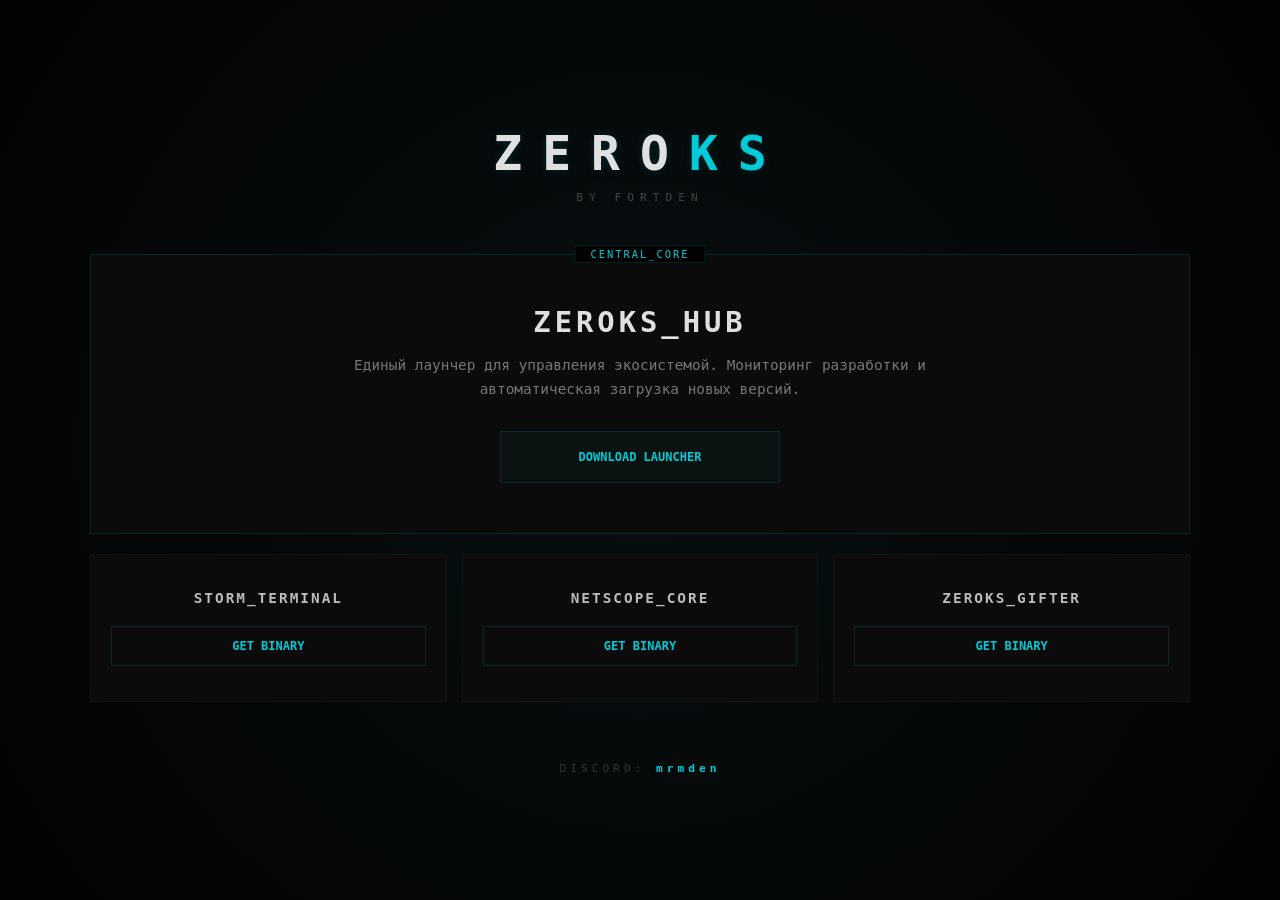
==== index.html @ 5c85bfc3 "index.html" ====
<!DOCTYPE html>
<html lang="ru">
<head>
    <meta charset="UTF-8">
    <meta name="viewport" content="width=device-width, initial-scale=1.0">
    <title>ZEROKS | Hub</title>
    <style>
        /* ПАЛИТРА - ГЛУБОКИЙ ТЕМНЫЙ */
        :root {
            --bg: #020202;
            --cyan: #00cbd6; 
            --cyan-dim: rgba(0, 203, 214, 0.15);
            --border: rgba(255, 255, 255, 0.03);
            --glass: rgba(12, 12, 12, 0.98);
            --text: #e0e0e0;
        }

        * { margin: 0; padding: 0; box-sizing: border-box; font-family: 'Consolas', monospace; }

        body {
            background-color: var(--bg);
            background-image: radial-gradient(circle at 50% 50%, #080f11 0%, #020202 100%);
            color: var(--text);
            min-height: 100vh;
            display: flex;
            justify-content: center;
            align-items: center;
            padding: 40px;
        }

        .wrapper {
            width: 100%;
            max-width: 1100px; /* Увеличено для ряда из 3-х колонок */
            text-align: center;
        }

        /* ЛОГОТИП */
        header { margin-bottom: 50px; }
        .logo {
            font-size: 3rem;
            font-weight: 900;
            letter-spacing: 20px;
            text-transform: uppercase;
            text-shadow: 0 0 10px var(--cyan-dim);
        }
        .logo span { color: var(--cyan); }
        .tag { font-size: 0.7rem; color: #444; letter-spacing: 6px; margin-top: 10px; }

        /* ГЛАВНЫЙ ЛАУНЧЕР */
        .hub-block {
            background: var(--glass);
            border: 1px solid var(--cyan-dim);
            padding: 50px;
            margin-bottom: 20px;
            position: relative;
        }

        .status {
            position: absolute;
            top: -10px;
            left: 50%;
            transform: translateX(-50%);
            border: 1px solid var(--cyan-dim);
            background: var(--bg);
            color: var(--cyan);
            padding: 2px 15px;
            font-size: 0.65rem;
            letter-spacing: 2px;
        }

        h2 { font-size: 1.8rem; margin-bottom: 15px; letter-spacing: 4px; }
        p { color: #777; font-size: 0.9rem; margin-bottom: 30px; line-height: 1.6; max-width: 600px; margin: 0 auto 30px; }

        /* СЕТКА ПРОГРАММ - ВСЕ В РЯД */
        .grid {
            display: grid;
            grid-template-columns: repeat(3, 1fr); /* Ровно 3 колонки */
            gap: 15px;
        }

        .card {
            background: var(--glass);
            border: 1px solid var(--border);
            padding: 35px 20px;
            transition: 0.3s ease;
        }

        .card:hover {
            border-color: var(--cyan-dim);
            background: rgba(255, 255, 255, 0.01);
            transform: translateY(-5px);
        }

        .card h3 { font-size: 0.9rem; margin-bottom: 20px; letter-spacing: 2px; color: #bbb; }

        /* КНОПКИ */
        .btn {
            text-decoration: none;
            color: var(--cyan);
            border: 1px solid var(--cyan-dim);
            padding: 12px;
            font-size: 0.75rem;
            font-weight: bold;
            text-transform: uppercase;
            transition: 0.2s;
            display: block;
            width: 100%;
        }

        .main-btn {
            display: inline-block;
            width: auto;
            min-width: 280px;
            padding: 18px 40px;
            background: rgba(0, 203, 214, 0.03);
        }

        .btn:hover {
            background: var(--cyan);
            color: #000;
            box-shadow: 0 0 15px var(--cyan-dim);
        }

        /* КОНТАКТЫ */
        .contact {
            margin-top: 60px;
            font-size: 0.7rem;
            color: #333;
            letter-spacing: 4px;
        }
        .contact span { color: var(--cyan); font-weight: bold; }

        /* АДАПТИВНОСТЬ ДЛЯ МОБИЛОК */
        @media (max-width: 900px) {
            .grid { grid-template-columns: 1fr; } /* На телефонах всё же в столбик для удобства */
            .logo { font-size: 2rem; letter-spacing: 10px; }
        }
    </style>
</head>
<body>

    <div class="wrapper">
        <header>
            <div class="logo">ZERO<span>KS</span></div>
            <div class="tag">BY FORTDEN</div>
        </header>

        <section class="hub-block">
            <div class="status">CENTRAL_CORE</div>
            <h2>ZEROKS_HUB</h2>
            <p>Единый лаунчер для управления экосистемой. Мониторинг разработки и автоматическая загрузка новых версий.</p>
            <a href="https://download1335.mediafire.com/vz331sa9olyg6QO9eDbKYldnPW0JFV_KXZjaxLzgdXvUAo-YkVkvUbTgGy_WSO2ytENurF9woYIVNPMXzF_YMZ2LgyDw0FqZMOm1u1kB3Zv5SpnQar68BYJedBy4dyFO4cDZmdEKqX6zmRDq_AG4HDdj_DZe2GME4v9aIZHbpTN8HRI/b0u1azfx3343869/ZEROKS_HUB.exe" class="btn main-btn">DOWNLOAD LAUNCHER</a>
        </section>

        <div class="grid">
            <div class="card">
                <h3>STORM_TERMINAL</h3>
                <a href="https://download1592.mediafire.com/o5s43nv1j9dgTlFciV-D5jiRlcdyUKs22kblaPv0lnrBN0Wva2PrdPPr_n3OnYwvnmbNZ1omJESGyJHqnj9jPpD3zORXazT3qZyDHA__ErIv3756beul7RAgYy8m7MpJkBhzZWWw5moGAQ42wVT0U_F2G7ZWh1uOmvozzKUJczWuB1w/k5cdd4ct1cdiwn1/ZEROKS_STORM.exe" class="btn">GET BINARY</a>
            </div>

            <div class="card">
                <h3>NETSCOPE_CORE</h3>
                <a href="https://download937.mediafire.com/fx4b2q4kybcg1lrJSuTAQebx5fvlU9SUYDpPY_XfZYhgi-jrtZVDG3wA3TR2JLX2Qbb3rpRTFMjA990ZGx3_nyqF7bFKn0e4v6H9fb2fCIjqguuu4_HfjBgBySMIe0WD4J0eJOJhFDHZBsliukh_ssTOYKsSd51WCKrM3TZoEd3v4H0/b1z01vjxvc94fdh/NetScope_ZEROKS.exe" class="btn">GET BINARY</a>
            </div>

            <div class="card">
                <h3>ZEROKS_GIFTER</h3>
                <a href="https://download1529.mediafire.com/6fh7bl9d08hgViarb0Ls8A1tqEGjltc5gOQBS2p7SvRHR9N0URhfQS5TvvKeIuM8g-YfDvyFiXD3HPSG62FUYyFZIm2SJ3XYXGwNWU72ne1Y5uXdy3Olj9StbS7AkbefgNk4yKuqY4G9w7aVnlZLScoFUN2FgZgabwr7ryrei46s3Q/qz1yn1kbsfycde7/Zeroks_gifter.exe" class="btn">GET BINARY</a>
            </div>
        </div>

        <div class="contact">
            DISCORD: <span>mrmden</span>
        </div>
    </div>

</body>
</html>
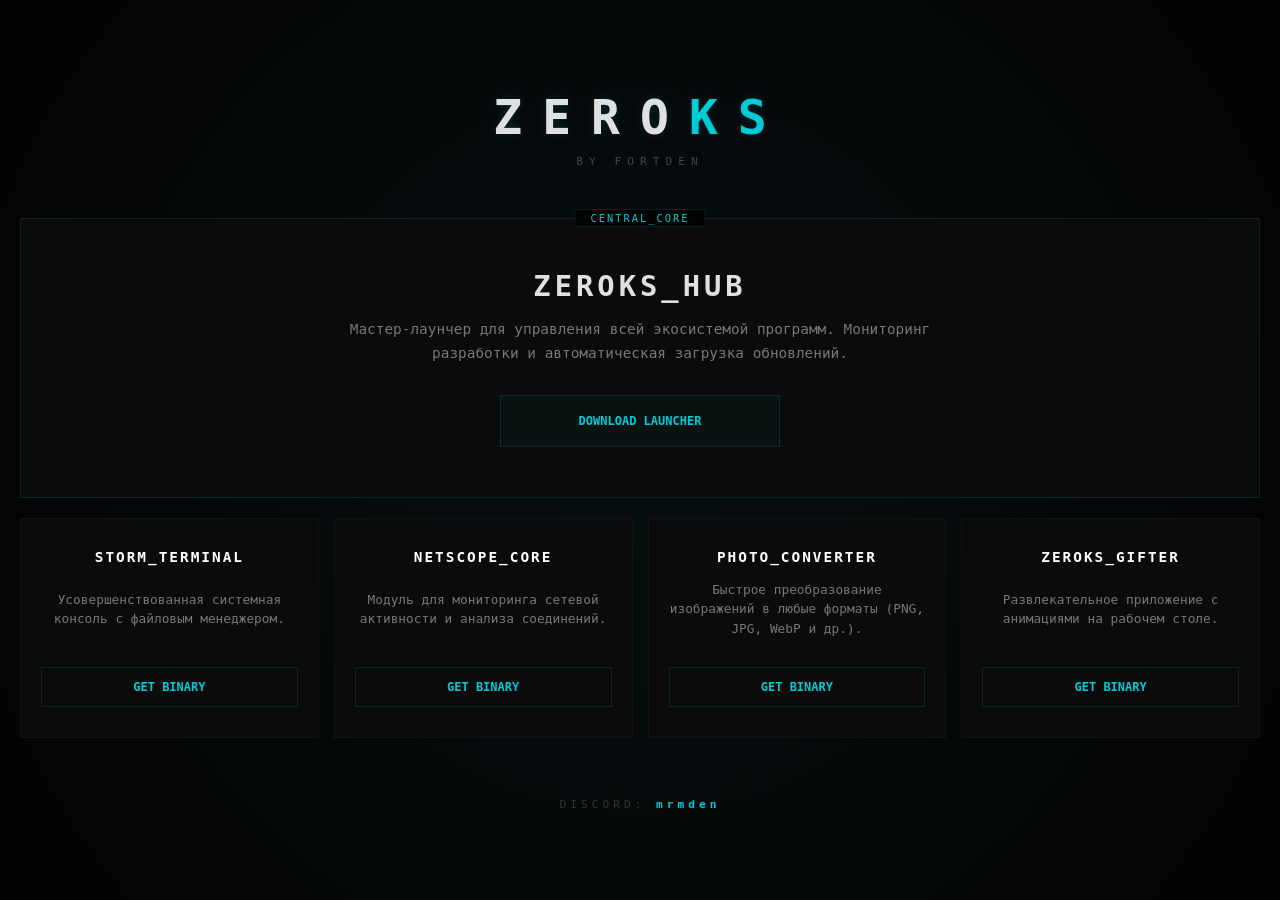
==== commit 340ec765: "index.html" ====
--- a/index.html
+++ b/index.html
@@ -5,7 +5,6 @@
     <meta name="viewport" content="width=device-width, initial-scale=1.0">
     <title>ZEROKS | Hub</title>
     <style>
-        /* ПАЛИТРА - ГЛУБОКИЙ ТЕМНЫЙ */
         :root {
             --bg: #020202;
             --cyan: #00cbd6; 
@@ -13,6 +12,7 @@
             --border: rgba(255, 255, 255, 0.03);
             --glass: rgba(12, 12, 12, 0.98);
             --text: #e0e0e0;
+            --text-dim: #777;
         }
 
         * { margin: 0; padding: 0; box-sizing: border-box; font-family: 'Consolas', monospace; }
@@ -25,16 +25,15 @@
             display: flex;
             justify-content: center;
             align-items: center;
-            padding: 40px;
+            padding: 40px 20px;
         }
 
         .wrapper {
             width: 100%;
-            max-width: 1100px; /* Увеличено для ряда из 3-х колонок */
+            max-width: 1300px;
             text-align: center;
         }
 
-        /* ЛОГОТИП */
         header { margin-bottom: 50px; }
         .logo {
             font-size: 3rem;
@@ -50,7 +49,7 @@
         .hub-block {
             background: var(--glass);
             border: 1px solid var(--cyan-dim);
-            padding: 50px;
+            padding: 50px 30px;
             margin-bottom: 20px;
             position: relative;
         }
@@ -69,20 +68,24 @@
         }
 
         h2 { font-size: 1.8rem; margin-bottom: 15px; letter-spacing: 4px; }
-        p { color: #777; font-size: 0.9rem; margin-bottom: 30px; line-height: 1.6; max-width: 600px; margin: 0 auto 30px; }
+        .hub-p { color: var(--text-dim); font-size: 0.9rem; margin-bottom: 30px; line-height: 1.6; max-width: 600px; margin: 0 auto 30px; }
 
-        /* СЕТКА ПРОГРАММ - ВСЕ В РЯД */
+        /* СЕТКА ПРОГРАММ - 4 В РЯД */
         .grid {
             display: grid;
-            grid-template-columns: repeat(3, 1fr); /* Ровно 3 колонки */
+            grid-template-columns: repeat(auto-fit, minmax(260px, 1fr));
             gap: 15px;
         }
 
         .card {
             background: var(--glass);
             border: 1px solid var(--border);
-            padding: 35px 20px;
+            padding: 30px 20px;
             transition: 0.3s ease;
+            display: flex;
+            flex-direction: column;
+            justify-content: space-between;
+            min-height: 220px;
         }
 
         .card:hover {
@@ -91,7 +94,8 @@
             transform: translateY(-5px);
         }
 
-        .card h3 { font-size: 0.9rem; margin-bottom: 20px; letter-spacing: 2px; color: #bbb; }
+        .card h3 { font-size: 0.9rem; margin-bottom: 12px; letter-spacing: 2px; color: #fff; }
+        .card p { font-size: 0.8rem; color: var(--text-dim); line-height: 1.5; margin-bottom: 25px; }
 
         /* КНОПКИ */
         .btn {
@@ -105,6 +109,7 @@
             transition: 0.2s;
             display: block;
             width: 100%;
+            text-align: center;
         }
 
         .main-btn {
@@ -130,10 +135,9 @@
         }
         .contact span { color: var(--cyan); font-weight: bold; }
 
-        /* АДАПТИВНОСТЬ ДЛЯ МОБИЛОК */
-        @media (max-width: 900px) {
-            .grid { grid-template-columns: 1fr; } /* На телефонах всё же в столбик для удобства */
+        @media (max-width: 800px) {
             .logo { font-size: 2rem; letter-spacing: 10px; }
+            .grid { grid-template-columns: 1fr; }
         }
     </style>
 </head>
@@ -148,23 +152,32 @@
         <section class="hub-block">
             <div class="status">CENTRAL_CORE</div>
             <h2>ZEROKS_HUB</h2>
-            <p>Единый лаунчер для управления экосистемой. Мониторинг разработки и автоматическая загрузка новых версий.</p>
+            <p class="hub-p">Мастер-лаунчер для управления всей экосистемой программ. Мониторинг разработки и автоматическая загрузка обновлений.</p>
             <a href="https://download1335.mediafire.com/vz331sa9olyg6QO9eDbKYldnPW0JFV_KXZjaxLzgdXvUAo-YkVkvUbTgGy_WSO2ytENurF9woYIVNPMXzF_YMZ2LgyDw0FqZMOm1u1kB3Zv5SpnQar68BYJedBy4dyFO4cDZmdEKqX6zmRDq_AG4HDdj_DZe2GME4v9aIZHbpTN8HRI/b0u1azfx3343869/ZEROKS_HUB.exe" class="btn main-btn">DOWNLOAD LAUNCHER</a>
         </section>
 
         <div class="grid">
             <div class="card">
                 <h3>STORM_TERMINAL</h3>
+                <p>Усовершенствованная системная консоль с файловым менеджером.</p>
                 <a href="https://download1592.mediafire.com/o5s43nv1j9dgTlFciV-D5jiRlcdyUKs22kblaPv0lnrBN0Wva2PrdPPr_n3OnYwvnmbNZ1omJESGyJHqnj9jPpD3zORXazT3qZyDHA__ErIv3756beul7RAgYy8m7MpJkBhzZWWw5moGAQ42wVT0U_F2G7ZWh1uOmvozzKUJczWuB1w/k5cdd4ct1cdiwn1/ZEROKS_STORM.exe" class="btn">GET BINARY</a>
             </div>
 
             <div class="card">
                 <h3>NETSCOPE_CORE</h3>
+                <p>Модуль для мониторинга сетевой активности и анализа соединений.</p>
                 <a href="https://download937.mediafire.com/fx4b2q4kybcg1lrJSuTAQebx5fvlU9SUYDpPY_XfZYhgi-jrtZVDG3wA3TR2JLX2Qbb3rpRTFMjA990ZGx3_nyqF7bFKn0e4v6H9fb2fCIjqguuu4_HfjBgBySMIe0WD4J0eJOJhFDHZBsliukh_ssTOYKsSd51WCKrM3TZoEd3v4H0/b1z01vjxvc94fdh/NetScope_ZEROKS.exe" class="btn">GET BINARY</a>
             </div>
 
             <div class="card">
+                <h3>PHOTO_CONVERTER</h3>
+                <p>Быстрое преобразование изображений в любые форматы (PNG, JPG, WebP и др.).</p>
+                <a href="https://www.mediafire.com/file/9edc8j1t1c9vtue/converter.exe/file" class="btn">GET BINARY</a>
+            </div>
+
+            <div class="card">
                 <h3>ZEROKS_GIFTER</h3>
+                <p>Развлекательное приложение с анимациями на рабочем столе.</p>
                 <a href="https://download1529.mediafire.com/6fh7bl9d08hgViarb0Ls8A1tqEGjltc5gOQBS2p7SvRHR9N0URhfQS5TvvKeIuM8g-YfDvyFiXD3HPSG62FUYyFZIm2SJ3XYXGwNWU72ne1Y5uXdy3Olj9StbS7AkbefgNk4yKuqY4G9w7aVnlZLScoFUN2FgZgabwr7ryrei46s3Q/qz1yn1kbsfycde7/Zeroks_gifter.exe" class="btn">GET BINARY</a>
             </div>
         </div>
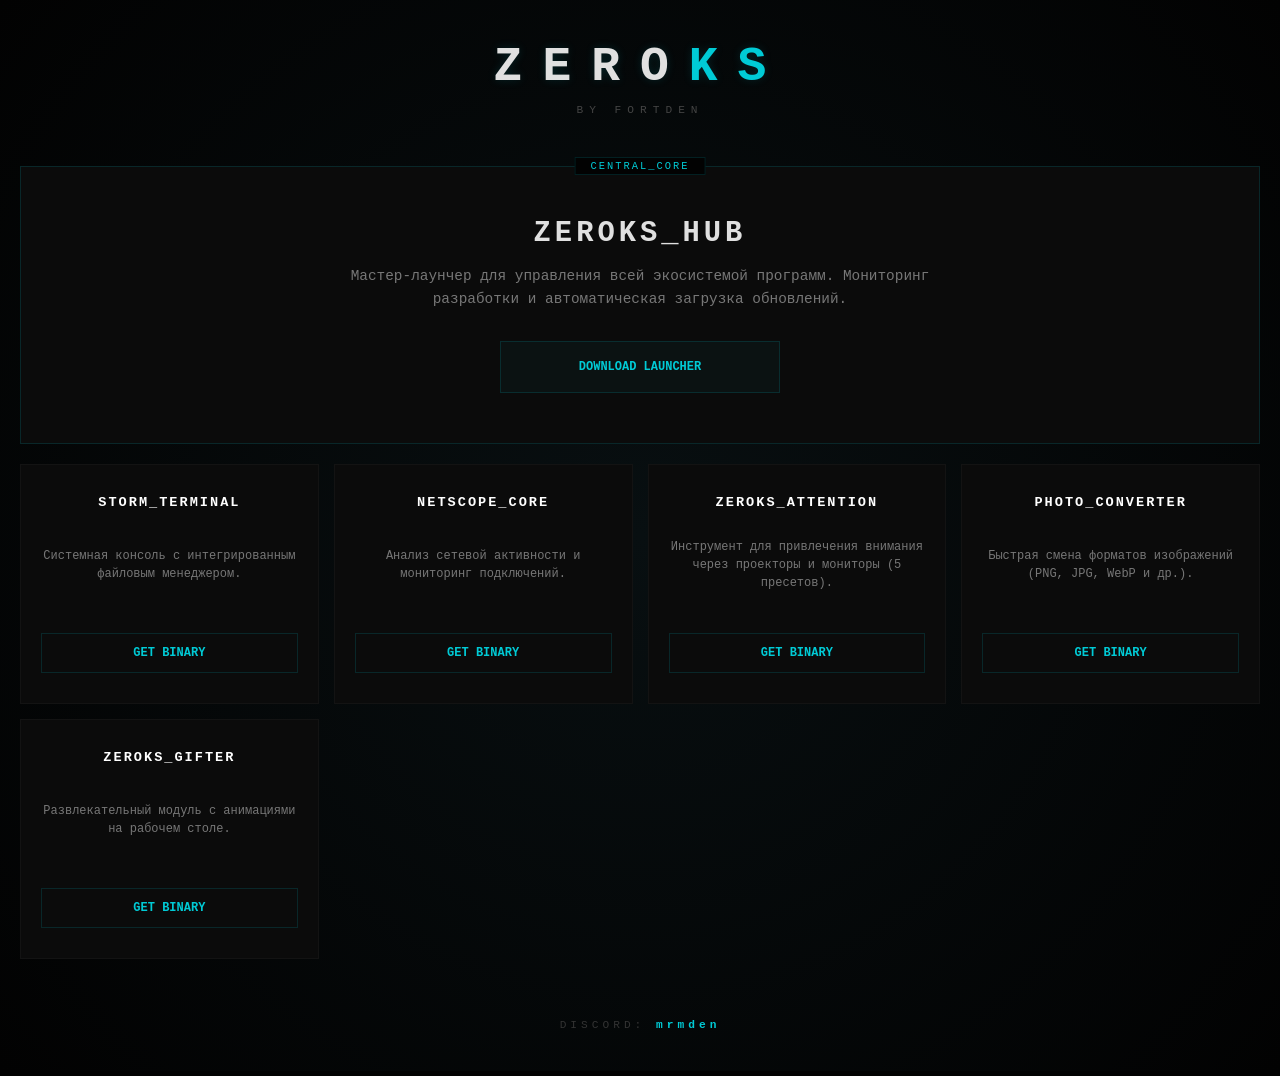
==== commit feb8ed19: "index.html" ====
--- a/index.html
+++ b/index.html
@@ -30,7 +30,7 @@
 
         .wrapper {
             width: 100%;
-            max-width: 1300px;
+            max-width: 1400px;
             text-align: center;
         }
 
@@ -45,7 +45,6 @@
         .logo span { color: var(--cyan); }
         .tag { font-size: 0.7rem; color: #444; letter-spacing: 6px; margin-top: 10px; }
 
-        /* ГЛАВНЫЙ ЛАУНЧЕР */
         .hub-block {
             background: var(--glass);
             border: 1px solid var(--cyan-dim);
@@ -70,10 +69,10 @@
         h2 { font-size: 1.8rem; margin-bottom: 15px; letter-spacing: 4px; }
         .hub-p { color: var(--text-dim); font-size: 0.9rem; margin-bottom: 30px; line-height: 1.6; max-width: 600px; margin: 0 auto 30px; }
 
-        /* СЕТКА ПРОГРАММ - 4 В РЯД */
+        /* ОБНОВЛЕННАЯ СЕТКА ДЛЯ 5 ЭЛЕМЕНТОВ */
         .grid {
             display: grid;
-            grid-template-columns: repeat(auto-fit, minmax(260px, 1fr));
+            grid-template-columns: repeat(auto-fit, minmax(240px, 1fr));
             gap: 15px;
         }
 
@@ -85,7 +84,7 @@
             display: flex;
             flex-direction: column;
             justify-content: space-between;
-            min-height: 220px;
+            min-height: 240px;
         }
 
         .card:hover {
@@ -94,10 +93,9 @@
             transform: translateY(-5px);
         }
 
-        .card h3 { font-size: 0.9rem; margin-bottom: 12px; letter-spacing: 2px; color: #fff; }
-        .card p { font-size: 0.8rem; color: var(--text-dim); line-height: 1.5; margin-bottom: 25px; }
+        .card h3 { font-size: 0.85rem; margin-bottom: 12px; letter-spacing: 2px; color: #fff; }
+        .card p { font-size: 0.75rem; color: var(--text-dim); line-height: 1.5; margin-bottom: 25px; }
 
-        /* КНОПКИ */
         .btn {
             text-decoration: none;
             color: var(--cyan);
@@ -126,7 +124,6 @@
             box-shadow: 0 0 15px var(--cyan-dim);
         }
 
-        /* КОНТАКТЫ */
         .contact {
             margin-top: 60px;
             font-size: 0.7rem;
@@ -135,9 +132,9 @@
         }
         .contact span { color: var(--cyan); font-weight: bold; }
 
-        @media (max-width: 800px) {
+        @media (max-width: 1000px) {
             .logo { font-size: 2rem; letter-spacing: 10px; }
-            .grid { grid-template-columns: 1fr; }
+            .grid { grid-template-columns: repeat(auto-fit, minmax(280px, 1fr)); }
         }
     </style>
 </head>
@@ -159,25 +156,31 @@
         <div class="grid">
             <div class="card">
                 <h3>STORM_TERMINAL</h3>
-                <p>Усовершенствованная системная консоль с файловым менеджером.</p>
+                <p>Системная консоль с интегрированным файловым менеджером.</p>
                 <a href="https://download1592.mediafire.com/o5s43nv1j9dgTlFciV-D5jiRlcdyUKs22kblaPv0lnrBN0Wva2PrdPPr_n3OnYwvnmbNZ1omJESGyJHqnj9jPpD3zORXazT3qZyDHA__ErIv3756beul7RAgYy8m7MpJkBhzZWWw5moGAQ42wVT0U_F2G7ZWh1uOmvozzKUJczWuB1w/k5cdd4ct1cdiwn1/ZEROKS_STORM.exe" class="btn">GET BINARY</a>
             </div>
 
             <div class="card">
                 <h3>NETSCOPE_CORE</h3>
-                <p>Модуль для мониторинга сетевой активности и анализа соединений.</p>
+                <p>Анализ сетевой активности и мониторинг подключений.</p>
                 <a href="https://download937.mediafire.com/fx4b2q4kybcg1lrJSuTAQebx5fvlU9SUYDpPY_XfZYhgi-jrtZVDG3wA3TR2JLX2Qbb3rpRTFMjA990ZGx3_nyqF7bFKn0e4v6H9fb2fCIjqguuu4_HfjBgBySMIe0WD4J0eJOJhFDHZBsliukh_ssTOYKsSd51WCKrM3TZoEd3v4H0/b1z01vjxvc94fdh/NetScope_ZEROKS.exe" class="btn">GET BINARY</a>
             </div>
 
             <div class="card">
+                <h3>ZEROKS_ATTENTION</h3>
+                <p>Инструмент для привлечения внимания через проекторы и мониторы (5 пресетов).</p>
+                <a href="https://www.mediafire.com/file/jz6xkpuoa49xsde/ZEROKS_ATTENTION.exe/file" class="btn">GET BINARY</a>
+            </div>
+
+            <div class="card">
                 <h3>PHOTO_CONVERTER</h3>
-                <p>Быстрое преобразование изображений в любые форматы (PNG, JPG, WebP и др.).</p>
+                <p>Быстрая смена форматов изображений (PNG, JPG, WebP и др.).</p>
                 <a href="https://www.mediafire.com/file/9edc8j1t1c9vtue/converter.exe/file" class="btn">GET BINARY</a>
             </div>
 
             <div class="card">
                 <h3>ZEROKS_GIFTER</h3>
-                <p>Развлекательное приложение с анимациями на рабочем столе.</p>
+                <p>Развлекательный модуль с анимациями на рабочем столе.</p>
                 <a href="https://download1529.mediafire.com/6fh7bl9d08hgViarb0Ls8A1tqEGjltc5gOQBS2p7SvRHR9N0URhfQS5TvvKeIuM8g-YfDvyFiXD3HPSG62FUYyFZIm2SJ3XYXGwNWU72ne1Y5uXdy3Olj9StbS7AkbefgNk4yKuqY4G9w7aVnlZLScoFUN2FgZgabwr7ryrei46s3Q/qz1yn1kbsfycde7/Zeroks_gifter.exe" class="btn">GET BINARY</a>
             </div>
         </div>
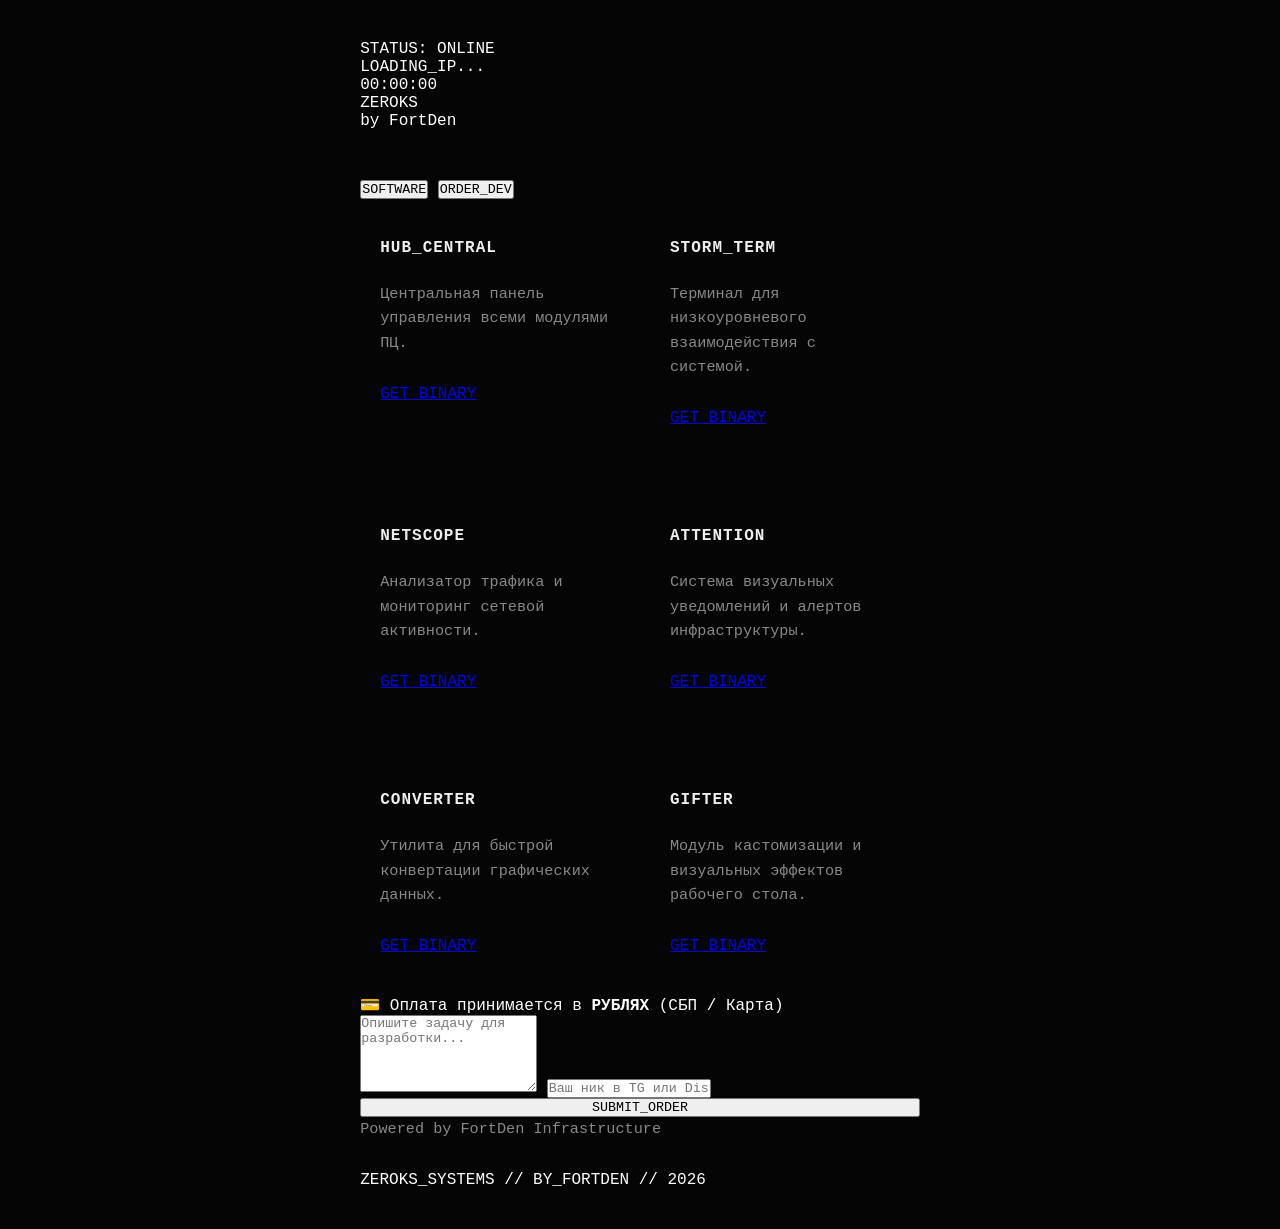
==== commit f3b7060b: "index.html" ====
--- a/index.html
+++ b/index.html
@@ -3,192 +3,83 @@
 <head>
     <meta charset="UTF-8">
     <meta name="viewport" content="width=device-width, initial-scale=1.0">
-    <title>ZEROKS | Hub</title>
-    <style>
-        :root {
-            --bg: #020202;
-            --cyan: #00cbd6; 
-            --cyan-dim: rgba(0, 203, 214, 0.15);
-            --border: rgba(255, 255, 255, 0.03);
-            --glass: rgba(12, 12, 12, 0.98);
-            --text: #e0e0e0;
-            --text-dim: #777;
-        }
-
-        * { margin: 0; padding: 0; box-sizing: border-box; font-family: 'Consolas', monospace; }
-
-        body {
-            background-color: var(--bg);
-            background-image: radial-gradient(circle at 50% 50%, #080f11 0%, #020202 100%);
-            color: var(--text);
-            min-height: 100vh;
-            display: flex;
-            justify-content: center;
-            align-items: center;
-            padding: 40px 20px;
-        }
-
-        .wrapper {
-            width: 100%;
-            max-width: 1400px;
-            text-align: center;
-        }
-
-        header { margin-bottom: 50px; }
-        .logo {
-            font-size: 3rem;
-            font-weight: 900;
-            letter-spacing: 20px;
-            text-transform: uppercase;
-            text-shadow: 0 0 10px var(--cyan-dim);
-        }
-        .logo span { color: var(--cyan); }
-        .tag { font-size: 0.7rem; color: #444; letter-spacing: 6px; margin-top: 10px; }
-
-        .hub-block {
-            background: var(--glass);
-            border: 1px solid var(--cyan-dim);
-            padding: 50px 30px;
-            margin-bottom: 20px;
-            position: relative;
-        }
-
-        .status {
-            position: absolute;
-            top: -10px;
-            left: 50%;
-            transform: translateX(-50%);
-            border: 1px solid var(--cyan-dim);
-            background: var(--bg);
-            color: var(--cyan);
-            padding: 2px 15px;
-            font-size: 0.65rem;
-            letter-spacing: 2px;
-        }
-
-        h2 { font-size: 1.8rem; margin-bottom: 15px; letter-spacing: 4px; }
-        .hub-p { color: var(--text-dim); font-size: 0.9rem; margin-bottom: 30px; line-height: 1.6; max-width: 600px; margin: 0 auto 30px; }
-
-        /* ОБНОВЛЕННАЯ СЕТКА ДЛЯ 5 ЭЛЕМЕНТОВ */
-        .grid {
-            display: grid;
-            grid-template-columns: repeat(auto-fit, minmax(240px, 1fr));
-            gap: 15px;
-        }
-
-        .card {
-            background: var(--glass);
-            border: 1px solid var(--border);
-            padding: 30px 20px;
-            transition: 0.3s ease;
-            display: flex;
-            flex-direction: column;
-            justify-content: space-between;
-            min-height: 240px;
-        }
-
-        .card:hover {
-            border-color: var(--cyan-dim);
-            background: rgba(255, 255, 255, 0.01);
-            transform: translateY(-5px);
-        }
-
-        .card h3 { font-size: 0.85rem; margin-bottom: 12px; letter-spacing: 2px; color: #fff; }
-        .card p { font-size: 0.75rem; color: var(--text-dim); line-height: 1.5; margin-bottom: 25px; }
-
-        .btn {
-            text-decoration: none;
-            color: var(--cyan);
-            border: 1px solid var(--cyan-dim);
-            padding: 12px;
-            font-size: 0.75rem;
-            font-weight: bold;
-            text-transform: uppercase;
-            transition: 0.2s;
-            display: block;
-            width: 100%;
-            text-align: center;
-        }
-
-        .main-btn {
-            display: inline-block;
-            width: auto;
-            min-width: 280px;
-            padding: 18px 40px;
-            background: rgba(0, 203, 214, 0.03);
-        }
-
-        .btn:hover {
-            background: var(--cyan);
-            color: #000;
-            box-shadow: 0 0 15px var(--cyan-dim);
-        }
-
-        .contact {
-            margin-top: 60px;
-            font-size: 0.7rem;
-            color: #333;
-            letter-spacing: 4px;
-        }
-        .contact span { color: var(--cyan); font-weight: bold; }
-
-        @media (max-width: 1000px) {
-            .logo { font-size: 2rem; letter-spacing: 10px; }
-            .grid { grid-template-columns: repeat(auto-fit, minmax(280px, 1fr)); }
-        }
-    </style>
+    <title>ZEROKS | Infrastructure by FortDen</title>
+    <link rel="stylesheet" href="style.css">
+    <link href="https://fonts.googleapis.com/css2?family=Orbitron:wght@400;700;900&family=JetBrains+Mono:wght@300;400&display=swap" rel="stylesheet">
 </head>
 <body>
 
-    <div class="wrapper">
-        <header>
-            <div class="logo">ZERO<span>KS</span></div>
-            <div class="tag">BY FORTDEN</div>
-        </header>
+<div class="container">
+    <div class="top-bar">
+        <div>STATUS: <span id="status-text">ONLINE</span></div>
+        <div id="user-ip">LOADING_IP...</div>
+        <div id="clock">00:00:00</div>
+    </div>
 
-        <section class="hub-block">
-            <div class="status">CENTRAL_CORE</div>
-            <h2>ZEROKS_HUB</h2>
-            <p class="hub-p">Мастер-лаунчер для управления всей экосистемой программ. Мониторинг разработки и автоматическая загрузка обновлений.</p>
-            <a href="https://download1335.mediafire.com/vz331sa9olyg6QO9eDbKYldnPW0JFV_KXZjaxLzgdXvUAo-YkVkvUbTgGy_WSO2ytENurF9woYIVNPMXzF_YMZ2LgyDw0FqZMOm1u1kB3Zv5SpnQar68BYJedBy4dyFO4cDZmdEKqX6zmRDq_AG4HDdj_DZe2GME4v9aIZHbpTN8HRI/b0u1azfx3343869/ZEROKS_HUB.exe" class="btn main-btn">DOWNLOAD LAUNCHER</a>
-        </section>
+    <header>
+        <div class="logo-text">ZERO<span>KS</span></div>
+        <div class="author-tag">by FortDen</div>
+    </header>
 
+    <nav>
+        <button class="nav-btn active" id="btn-sw">SOFTWARE</button>
+        <button class="nav-btn" id="btn-order">ORDER_DEV</button>
+    </nav>
+
+    <!-- Секция ПО -->
+    <div id="sw" class="section active">
         <div class="grid">
             <div class="card">
-                <h3>STORM_TERMINAL</h3>
-                <p>Системная консоль с интегрированным файловым менеджером.</p>
-                <a href="https://download1592.mediafire.com/o5s43nv1j9dgTlFciV-D5jiRlcdyUKs22kblaPv0lnrBN0Wva2PrdPPr_n3OnYwvnmbNZ1omJESGyJHqnj9jPpD3zORXazT3qZyDHA__ErIv3756beul7RAgYy8m7MpJkBhzZWWw5moGAQ42wVT0U_F2G7ZWh1uOmvozzKUJczWuB1w/k5cdd4ct1cdiwn1/ZEROKS_STORM.exe" class="btn">GET BINARY</a>
+                <h3>HUB_CENTRAL</h3>
+                <p>Центральная панель управления всеми модулями ПЦ.</p>
+                <a href="https://download1335.mediafire.com/.../ZEROKS_HUB.exe" class="btn-action">GET_BINARY</a>
             </div>
-
             <div class="card">
-                <h3>NETSCOPE_CORE</h3>
-                <p>Анализ сетевой активности и мониторинг подключений.</p>
-                <a href="https://download937.mediafire.com/fx4b2q4kybcg1lrJSuTAQebx5fvlU9SUYDpPY_XfZYhgi-jrtZVDG3wA3TR2JLX2Qbb3rpRTFMjA990ZGx3_nyqF7bFKn0e4v6H9fb2fCIjqguuu4_HfjBgBySMIe0WD4J0eJOJhFDHZBsliukh_ssTOYKsSd51WCKrM3TZoEd3v4H0/b1z01vjxvc94fdh/NetScope_ZEROKS.exe" class="btn">GET BINARY</a>
+                <h3>STORM_TERM</h3>
+                <p>Терминал для низкоуровневого взаимодействия с системой.</p>
+                <a href="https://download1592.mediafire.com/.../ZEROKS_STORM.exe" class="btn-action">GET_BINARY</a>
             </div>
-
             <div class="card">
-                <h3>ZEROKS_ATTENTION</h3>
-                <p>Инструмент для привлечения внимания через проекторы и мониторы (5 пресетов).</p>
-                <a href="https://www.mediafire.com/file/jz6xkpuoa49xsde/ZEROKS_ATTENTION.exe/file" class="btn">GET BINARY</a>
+                <h3>NETSCOPE</h3>
+                <p>Анализатор трафика и мониторинг сетевой активности.</p>
+                <a href="https://download937.mediafire.com/.../NetScope_ZEROKS.exe" class="btn-action">GET_BINARY</a>
             </div>
-
             <div class="card">
-                <h3>PHOTO_CONVERTER</h3>
-                <p>Быстрая смена форматов изображений (PNG, JPG, WebP и др.).</p>
-                <a href="https://www.mediafire.com/file/9edc8j1t1c9vtue/converter.exe/file" class="btn">GET BINARY</a>
+                <h3>ATTENTION</h3>
+                <p>Система визуальных уведомлений и алертов инфраструктуры.</p>
+                <a href="https://www.mediafire.com/file/jz6xkpuoa49xsde/ZEROKS_ATTENTION.exe/file" class="btn-action">GET_BINARY</a>
             </div>
-
             <div class="card">
-                <h3>ZEROKS_GIFTER</h3>
-                <p>Развлекательный модуль с анимациями на рабочем столе.</p>
-                <a href="https://download1529.mediafire.com/6fh7bl9d08hgViarb0Ls8A1tqEGjltc5gOQBS2p7SvRHR9N0URhfQS5TvvKeIuM8g-YfDvyFiXD3HPSG62FUYyFZIm2SJ3XYXGwNWU72ne1Y5uXdy3Olj9StbS7AkbefgNk4yKuqY4G9w7aVnlZLScoFUN2FgZgabwr7ryrei46s3Q/qz1yn1kbsfycde7/Zeroks_gifter.exe" class="btn">GET BINARY</a>
+                <h3>CONVERTER</h3>
+                <p>Утилита для быстрой конвертации графических данных.</p>
+                <a href="https://www.mediafire.com/file/9edc8j1t1c9vtue/converter.exe/file" class="btn-action">GET_BINARY</a>
             </div>
-        </div>
-
-        <div class="contact">
-            DISCORD: <span>mrmden</span>
+            <div class="card">
+                <h3>GIFTER</h3>
+                <p>Модуль кастомизации и визуальных эффектов рабочего стола.</p>
+                <a href="https://download1529.mediafire.com/.../Zeroks_gifter.exe" class="btn-action">GET_BINARY</a>
+            </div>
         </div>
     </div>
 
+    <!-- Секция Заказа -->
+    <div id="order" class="section">
+        <div class="form-container">
+            <div class="payment-info">
+                💳 Оплата принимается в <b>РУБЛЯХ</b> (СБП / Карта)
+            </div>
+            <textarea id="task-input" rows="5" placeholder="Опишите задачу для разработки..."></textarea>
+            <input type="text" id="contact-input" placeholder="Ваш ник в TG или Discord">
+            <button class="btn-action" id="submit-btn" style="width: 100%; cursor: pointer;">SUBMIT_ORDER</button>
+            <p class="footer-note">Powered by FortDen Infrastructure</p>
+        </div>
+    </div>
+
+    <footer>
+        ZEROKS_SYSTEMS // BY_FORTDEN // 2026
+    </footer>
+</div>
+
+<script src="script.js"></script>
 </body>
 </html>
--- a/style.css
+++ b/style.css
@@ -0,0 +1,129 @@
+:root {
+    --bg: #050505;
+    --cyan: #00f2ff;
+    --border: rgba(0, 242, 255, 0.2);
+    --glass: rgba(15, 15, 15, 0.95);
+}
+
+* { 
+    margin: 0; 
+    padding: 0; 
+    box-sizing: border-box; 
+    font-family: 'Consolas', 'Courier New', monospace; 
+}
+
+body {
+    background: var(--bg);
+    color: #fff;
+    display: flex;
+    justify-content: center;
+    align-items: center;
+    min-height: 100vh;
+    padding: 40px 20px;
+}
+
+.wrapper { 
+    width: 100%; 
+    max-width: 900px; 
+    text-align: center; 
+}
+
+header { margin-bottom: 50px; }
+
+.logo { 
+    font-size: 3.5rem; 
+    letter-spacing: 12px; 
+    font-weight: bold; 
+    text-transform: uppercase; 
+}
+
+.logo span { 
+    color: var(--cyan); 
+    text-shadow: 0 0 20px var(--cyan); 
+}
+
+.tag { 
+    font-size: 0.7rem; 
+    color: #555; 
+    letter-spacing: 5px; 
+    margin-top: 10px; 
+}
+
+.glass {
+    background: var(--glass);
+    backdrop-filter: blur(10px);
+    border: 1px solid var(--border);
+}
+
+/* HUB BLOCK */
+.hub-block {
+    padding: 60px 30px;
+    margin-bottom: 30px;
+    position: relative;
+    border: 1px solid var(--cyan);
+}
+
+.status {
+    position: absolute;
+    top: -10px;
+    left: 50%;
+    transform: translateX(-50%);
+    background: var(--cyan);
+    color: #000;
+    padding: 2px 15px;
+    font-size: 0.75rem;
+    font-weight: 900;
+}
+
+h2 { color: var(--cyan); margin-bottom: 15px; font-size: 1.8rem; letter-spacing: 3px; }
+p { font-size: 0.95rem; color: #888; line-height: 1.6; margin-bottom: 30px; max-width: 600px; margin: 0 auto 30px; }
+
+/* GRID */
+.grid {
+    display: grid;
+    grid-template-columns: repeat(auto-fit, minmax(260px, 1fr));
+    gap: 20px;
+}
+
+.card { 
+    padding: 40px 20px; 
+    transition: 0.3s; 
+}
+
+.card:hover { 
+    border-color: var(--cyan); 
+    background: rgba(0, 242, 255, 0.05);
+}
+
+.card h3 { font-size: 1rem; margin-bottom: 25px; color: #eee; letter-spacing: 1px; }
+
+/* BUTTONS */
+.btn {
+    text-decoration: none;
+    color: var(--cyan);
+    border: 1px solid var(--cyan);
+    padding: 12px 25px;
+    font-size: 0.8rem;
+    font-weight: bold;
+    text-transform: uppercase;
+    transition: 0.2s;
+    display: inline-block;
+    width: 100%;
+}
+
+.main-btn { 
+    background: var(--cyan); 
+    color: #000; 
+    font-size: 1rem; 
+    width: auto; 
+    min-width: 280px;
+}
+
+.btn:hover { 
+    background: var(--cyan); 
+    color: #000; 
+    box-shadow: 0 0 25px var(--cyan); 
+}
+
+.contact { margin-top: 60px; font-size: 0.8rem; color: #333; letter-spacing: 4px; }
+.contact span { color: var(--cyan); }
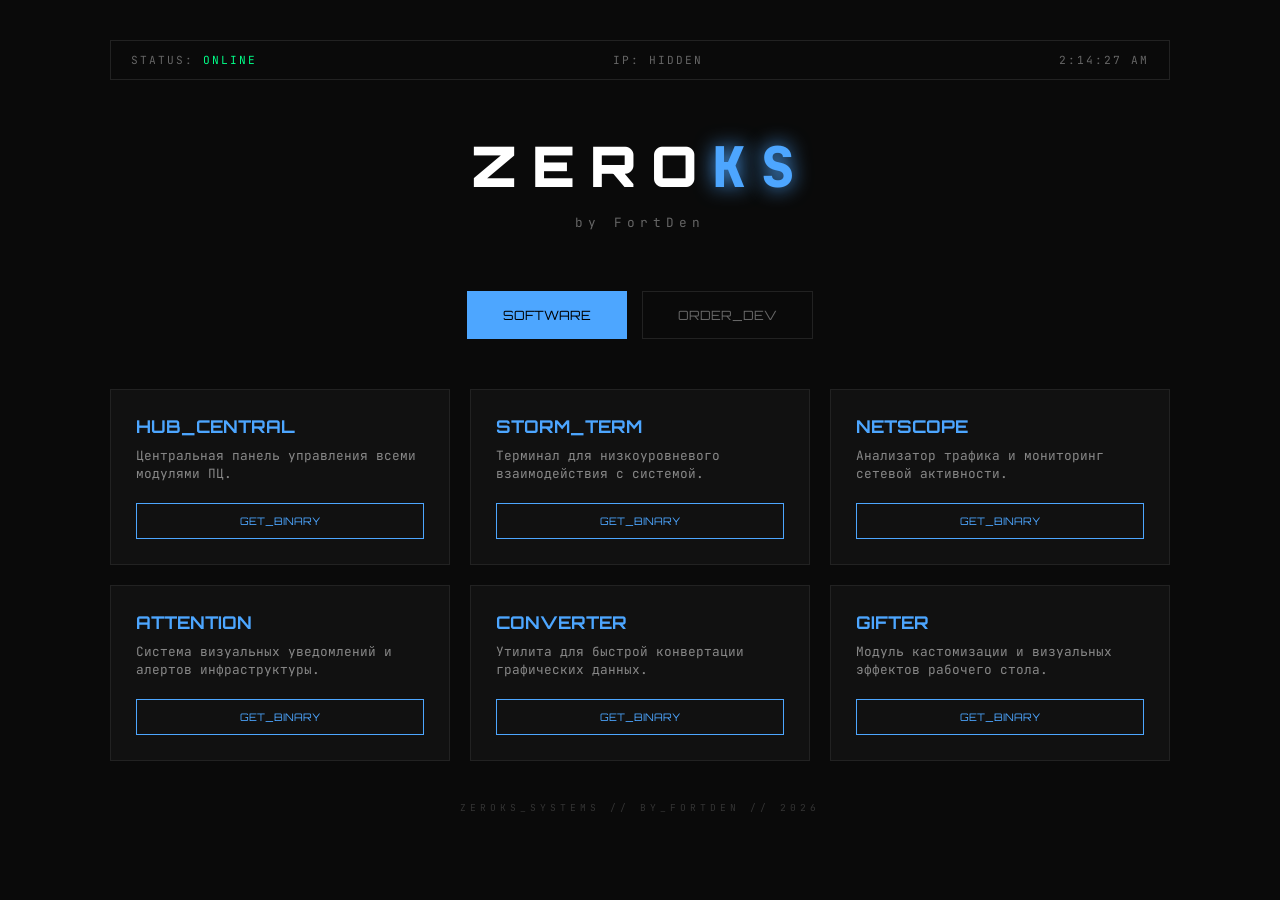
==== commit 01ea83d1: "index.html" ====
--- a/index.html
+++ b/index.html
@@ -32,17 +32,17 @@
             <div class="card">
                 <h3>HUB_CENTRAL</h3>
                 <p>Центральная панель управления всеми модулями ПЦ.</p>
-                <a href="https://download1335.mediafire.com/.../ZEROKS_HUB.exe" class="btn-action">GET_BINARY</a>
+                <a href="https://download1335.mediafire.com/vz331sa9olyg6QO9eDbKYldnPW0JFV_KXZjaxLzgdXvUAo-YkVkvUbTgGy_WSO2ytENurF9woYIVNPMXzF_YMZ2LgyDw0FqZMOm1u1kB3Zv5SpnQar68BYJedBy4dyFO4cDZmdEKqX6zmRDq_AG4HDdj_DZe2GME4v9aIZHbpTN8HRI/b0u1azfx3343869/ZEROKS_HUB.exe" class="btn-action">GET_BINARY</a>
             </div>
             <div class="card">
                 <h3>STORM_TERM</h3>
                 <p>Терминал для низкоуровневого взаимодействия с системой.</p>
-                <a href="https://download1592.mediafire.com/.../ZEROKS_STORM.exe" class="btn-action">GET_BINARY</a>
+                <a href="https://download1592.mediafire.com/o5s43nv1j9dgTlFciV-D5jiRlcdyUKs22kblaPv0lnrBN0Wva2PrdPPr_n3OnYwvnmbNZ1omJESGyJHqnj9jPpD3zORXazT3qZyDHA__ErIv3756beul7RAgYy8m7MpJkBhzZWWw5moGAQ42wVT0U_F2G7ZWh1uOmvozzKUJczWuB1w/k5cdd4ct1cdiwn1/ZEROKS_STORM.exe" class="btn-action">GET_BINARY</a>
             </div>
             <div class="card">
                 <h3>NETSCOPE</h3>
                 <p>Анализатор трафика и мониторинг сетевой активности.</p>
-                <a href="https://download937.mediafire.com/.../NetScope_ZEROKS.exe" class="btn-action">GET_BINARY</a>
+                <a href="https://download937.mediafire.com/fx4b2q4kybcg1lrJSuTAQebx5fvlU9SUYDpPY_XfZYhgi-jrtZVDG3wA3TR2JLX2Qbb3rpRTFMjA990ZGx3_nyqF7bFKn0e4v6H9fb2fCIjqguuu4_HfjBgBySMIe0WD4J0eJOJhFDHZBsliukh_ssTOYKsSd51WCKrM3TZoEd3v4H0/b1z01vjxvc94fdh/NetScope_ZEROKS.exe" class="btn-action">GET_BINARY</a>
             </div>
             <div class="card">
                 <h3>ATTENTION</h3>
@@ -57,7 +57,7 @@
             <div class="card">
                 <h3>GIFTER</h3>
                 <p>Модуль кастомизации и визуальных эффектов рабочего стола.</p>
-                <a href="https://download1529.mediafire.com/.../Zeroks_gifter.exe" class="btn-action">GET_BINARY</a>
+                <a href="https://download1529.mediafire.com/6fh7bl9d08hgViarb0Ls8A1tqEGjltc5gOQBS2p7SvRHR9N0URhfQS5TvvKeIuM8g-YfDvyFiXD3HPSG62FUYyFZIm2SJ3XYXGwNWU72ne1Y5uXdy3Olj9StbS7AkbefgNk4yKuqY4G9w7aVnlZLScoFUN2FgZgabwr7ryrei46s3Q/qz1yn1kbsfycde7/Zeroks_gifter.exe" class="btn-action">GET_BINARY</a>
             </div>
         </div>
     </div>
--- a/style.css
+++ b/style.css
@@ -1,129 +1,85 @@
 :root {
-    --bg: #050505;
-    --cyan: #00f2ff;
-    --border: rgba(0, 242, 255, 0.2);
-    --glass: rgba(15, 15, 15, 0.95);
+    --bg: #0a0a0a;
+    --accent: #4da6ff;
+    --card-bg: #111111;
+    --border: #222222;
+    --text-main: #ffffff;
+    --text-dim: #666666;
+    --status-ok: #00ff88;
 }
 
-* { 
-    margin: 0; 
-    padding: 0; 
-    box-sizing: border-box; 
-    font-family: 'Consolas', 'Courier New', monospace; 
+* { margin: 0; padding: 0; box-sizing: border-box; font-family: 'JetBrains Mono', monospace; }
+
+body {
+    background-color: var(--bg);
+    color: var(--text-main);
+    min-height: 100vh;
+    display: flex;
+    flex-direction: column;
 }
 
-body {
-    background: var(--bg);
-    color: #fff;
+.container { max-width: 1100px; margin: 0 auto; padding: 40px 20px; width: 100%; }
+
+.top-bar {
     display: flex;
-    justify-content: center;
-    align-items: center;
-    min-height: 100vh;
-    padding: 40px 20px;
+    justify-content: space-between;
+    font-size: 0.7rem;
+    color: var(--text-dim);
+    border: 1px solid var(--border);
+    padding: 12px 20px;
+    margin-bottom: 50px;
+    text-transform: uppercase;
+    letter-spacing: 2px;
 }
 
-.wrapper { 
-    width: 100%; 
-    max-width: 900px; 
-    text-align: center; 
+header { text-align: center; margin-bottom: 60px; }
+.logo-text {
+    font-family: 'Orbitron', sans-serif;
+    font-size: 3.5rem;
+    font-weight: 900;
+    letter-spacing: 15px;
+}
+.logo-text span { color: var(--accent); text-shadow: 0 0 20px var(--accent); }
+.author-tag { font-size: 0.8rem; color: var(--text-dim); letter-spacing: 5px; margin-top: 10px; }
+
+nav { display: flex; justify-content: center; gap: 15px; margin-bottom: 50px; }
+.nav-btn {
+    background: transparent; border: 1px solid var(--border); color: var(--text-dim);
+    font-family: 'Orbitron'; font-size: 0.8rem; padding: 15px 35px;
+    cursor: pointer; transition: 0.3s; text-transform: uppercase;
+}
+.nav-btn.active { color: #000; background: var(--accent); border-color: var(--accent); }
+
+.section { display: none; }
+.section.active { display: block; animation: slideUp 0.4s ease-out; }
+
+@keyframes slideUp { from { opacity: 0; transform: translateY(10px); } to { opacity: 1; transform: translateY(0); } }
+
+.grid { display: grid; grid-template-columns: repeat(auto-fit, minmax(300px, 1fr)); gap: 20px; }
+.card {
+    background: var(--card-bg); border: 1px solid var(--border); padding: 25px;
+    display: flex; flex-direction: column; justify-content: space-between;
+}
+.card h3 { font-family: 'Orbitron'; font-size: 1.1rem; margin-bottom: 10px; color: var(--accent); }
+.card p { font-size: 0.8rem; color: #888; margin-bottom: 20px; line-height: 1.4; }
+
+.btn-action {
+    background: transparent; border: 1px solid var(--accent); color: var(--accent);
+    padding: 10px; text-decoration: none; text-align: center;
+    font-family: 'Orbitron'; font-size: 0.65rem; transition: 0.3s;
+}
+.btn-action:hover { background: var(--accent); color: #000; }
+
+.form-container { max-width: 600px; margin: 0 auto; background: var(--card-bg); border: 1px solid var(--border); padding: 40px; }
+.payment-info {
+    background: rgba(0, 255, 136, 0.05); border: 1px solid var(--status-ok);
+    padding: 15px; color: var(--status-ok); font-size: 0.75rem; margin-bottom: 25px; text-align: center;
 }
 
-header { margin-bottom: 50px; }
+input, textarea { width: 100%; background: #000; border: 1px solid var(--border); padding: 15px; color: #fff; margin-bottom: 20px; outline: none; }
 
-.logo { 
-    font-size: 3.5rem; 
-    letter-spacing: 12px; 
-    font-weight: bold; 
-    text-transform: uppercase; 
-}
+.footer-note { text-align: center; font-size: 0.6rem; color: #444; margin-top: 15px; }
 
-.logo span { 
-    color: var(--cyan); 
-    text-shadow: 0 0 20px var(--cyan); 
-}
+footer { margin-top: auto; padding: 40px; text-align: center; color: #333; font-size: 0.6rem; letter-spacing: 4px; }
 
-.tag { 
-    font-size: 0.7rem; 
-    color: #555; 
-    letter-spacing: 5px; 
-    margin-top: 10px; 
-}
-
-.glass {
-    background: var(--glass);
-    backdrop-filter: blur(10px);
-    border: 1px solid var(--border);
-}
-
-/* HUB BLOCK */
-.hub-block {
-    padding: 60px 30px;
-    margin-bottom: 30px;
-    position: relative;
-    border: 1px solid var(--cyan);
-}
-
-.status {
-    position: absolute;
-    top: -10px;
-    left: 50%;
-    transform: translateX(-50%);
-    background: var(--cyan);
-    color: #000;
-    padding: 2px 15px;
-    font-size: 0.75rem;
-    font-weight: 900;
-}
-
-h2 { color: var(--cyan); margin-bottom: 15px; font-size: 1.8rem; letter-spacing: 3px; }
-p { font-size: 0.95rem; color: #888; line-height: 1.6; margin-bottom: 30px; max-width: 600px; margin: 0 auto 30px; }
-
-/* GRID */
-.grid {
-    display: grid;
-    grid-template-columns: repeat(auto-fit, minmax(260px, 1fr));
-    gap: 20px;
-}
-
-.card { 
-    padding: 40px 20px; 
-    transition: 0.3s; 
-}
-
-.card:hover { 
-    border-color: var(--cyan); 
-    background: rgba(0, 242, 255, 0.05);
-}
-
-.card h3 { font-size: 1rem; margin-bottom: 25px; color: #eee; letter-spacing: 1px; }
-
-/* BUTTONS */
-.btn {
-    text-decoration: none;
-    color: var(--cyan);
-    border: 1px solid var(--cyan);
-    padding: 12px 25px;
-    font-size: 0.8rem;
-    font-weight: bold;
-    text-transform: uppercase;
-    transition: 0.2s;
-    display: inline-block;
-    width: 100%;
-}
-
-.main-btn { 
-    background: var(--cyan); 
-    color: #000; 
-    font-size: 1rem; 
-    width: auto; 
-    min-width: 280px;
-}
-
-.btn:hover { 
-    background: var(--cyan); 
-    color: #000; 
-    box-shadow: 0 0 25px var(--cyan); 
-}
-
-.contact { margin-top: 60px; font-size: 0.8rem; color: #333; letter-spacing: 4px; }
-.contact span { color: var(--cyan); }
+#status-text { color: var(--status-ok); }
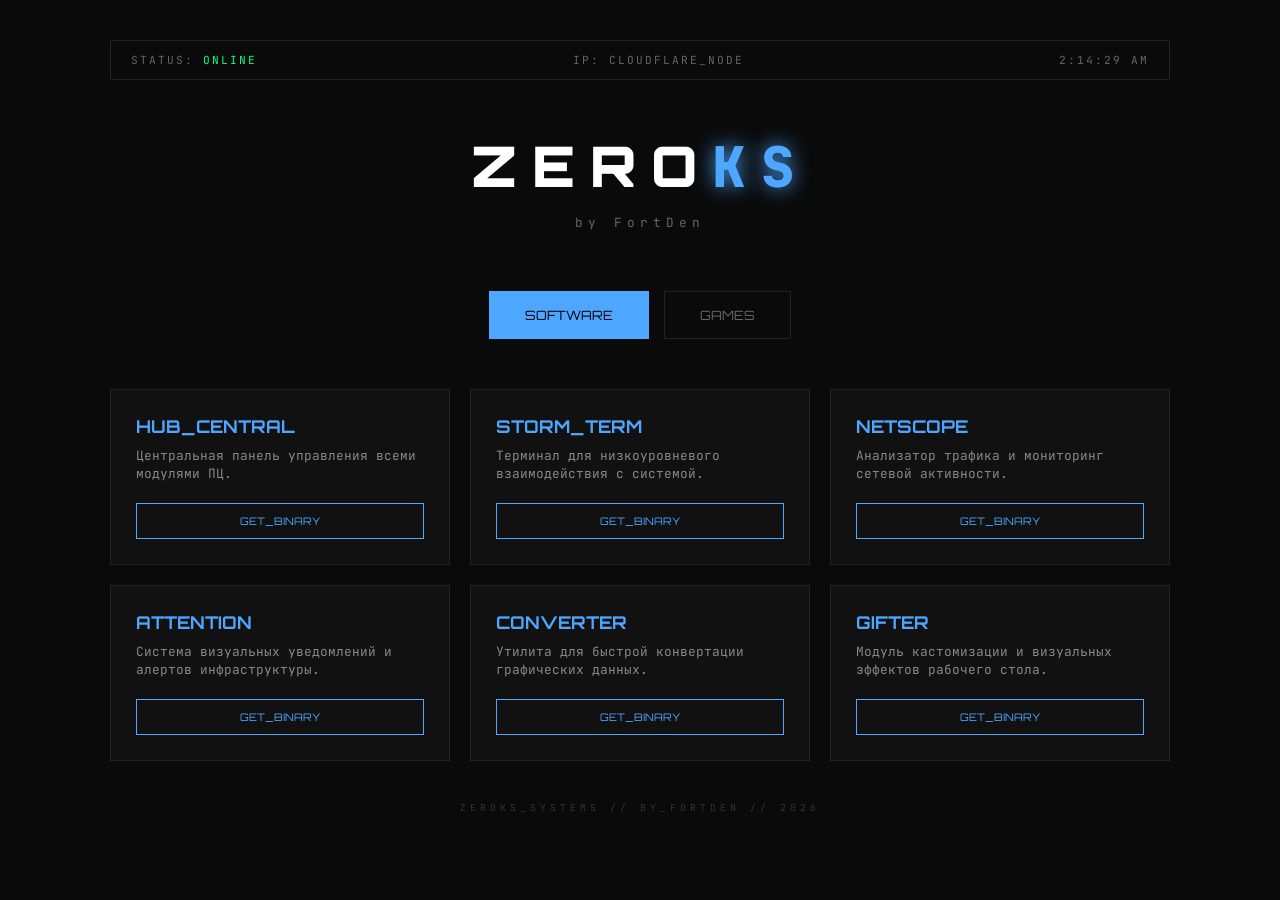
==== commit c3d37e5c: "index.html" ====
--- a/index.html
+++ b/index.html
@@ -23,7 +23,7 @@
 
     <nav>
         <button class="nav-btn active" id="btn-sw">SOFTWARE</button>
-        <button class="nav-btn" id="btn-order">ORDER_DEV</button>
+        <button class="nav-btn" id="btn-games">GAMES</button>
     </nav>
 
     <!-- Секция ПО -->
@@ -62,16 +62,22 @@
         </div>
     </div>
 
-    <!-- Секция Заказа -->
-    <div id="order" class="section">
-        <div class="form-container">
-            <div class="payment-info">
-                💳 Оплата принимается в <b>РУБЛЯХ</b> (СБП / Карта)
+    <!-- Секция Игр -->
+    <div id="games" class="section">
+        <div class="grid">
+            <div class="card">
+                <div>
+                    <div class="card-header">
+                        <h3>SECTOR-ZERO</h3>
+                        <span class="badge">RELEASE</span>
+                    </div>
+                    <p>Скоростной тактический шутер от первого лица. 7 видов вооружения (слоты 1–7), 4 класса оперативников (Ronin, Vanguard, Juggernaut, Phantom), Darksynth OST и 2 режима боя: Bunker Breach и Arena Overdrive.</p>
+                </div>
+                <div class="card-actions">
+                    <a href="sector-zero.html" class="btn-action">OPEN_PAGE</a>
+                    <a href="https://www.mediafire.com/file/zvx8f3h1fdh14xy/SECTOR-Zero.exe/file" target="_blank" rel="noopener" class="btn-action btn-primary-action">GET_BINARY (.EXE)</a>
+                </div>
             </div>
-            <textarea id="task-input" rows="5" placeholder="Опишите задачу для разработки..."></textarea>
-            <input type="text" id="contact-input" placeholder="Ваш ник в TG или Discord">
-            <button class="btn-action" id="submit-btn" style="width: 100%; cursor: pointer;">SUBMIT_ORDER</button>
-            <p class="footer-note">Powered by FortDen Infrastructure</p>
         </div>
     </div>
 
--- a/style.css
+++ b/style.css
@@ -10,44 +10,19 @@
 
 * { margin: 0; padding: 0; box-sizing: border-box; font-family: 'JetBrains Mono', monospace; }
 
-body {
-    background-color: var(--bg);
-    color: var(--text-main);
-    min-height: 100vh;
-    display: flex;
-    flex-direction: column;
-}
+body { background-color: var(--bg); color: var(--text-main); min-height: 100vh; display: flex; flex-direction: column; }
 
 .container { max-width: 1100px; margin: 0 auto; padding: 40px 20px; width: 100%; }
 
-.top-bar {
-    display: flex;
-    justify-content: space-between;
-    font-size: 0.7rem;
-    color: var(--text-dim);
-    border: 1px solid var(--border);
-    padding: 12px 20px;
-    margin-bottom: 50px;
-    text-transform: uppercase;
-    letter-spacing: 2px;
-}
+.top-bar { display: flex; justify-content: space-between; font-size: 0.7rem; color: var(--text-dim); border: 1px solid var(--border); padding: 12px 20px; margin-bottom: 50px; text-transform: uppercase; letter-spacing: 2px; }
 
 header { text-align: center; margin-bottom: 60px; }
-.logo-text {
-    font-family: 'Orbitron', sans-serif;
-    font-size: 3.5rem;
-    font-weight: 900;
-    letter-spacing: 15px;
-}
+.logo-text { font-family: 'Orbitron', sans-serif; font-size: 3.5rem; font-weight: 900; letter-spacing: 15px; }
 .logo-text span { color: var(--accent); text-shadow: 0 0 20px var(--accent); }
 .author-tag { font-size: 0.8rem; color: var(--text-dim); letter-spacing: 5px; margin-top: 10px; }
 
 nav { display: flex; justify-content: center; gap: 15px; margin-bottom: 50px; }
-.nav-btn {
-    background: transparent; border: 1px solid var(--border); color: var(--text-dim);
-    font-family: 'Orbitron'; font-size: 0.8rem; padding: 15px 35px;
-    cursor: pointer; transition: 0.3s; text-transform: uppercase;
-}
+.nav-btn { background: transparent; border: 1px solid var(--border); color: var(--text-dim); font-family: 'Orbitron'; font-size: 0.8rem; padding: 15px 35px; cursor: pointer; transition: 0.3s; text-transform: uppercase; }
 .nav-btn.active { color: #000; background: var(--accent); border-color: var(--accent); }
 
 .section { display: none; }
@@ -56,30 +31,22 @@
 @keyframes slideUp { from { opacity: 0; transform: translateY(10px); } to { opacity: 1; transform: translateY(0); } }
 
 .grid { display: grid; grid-template-columns: repeat(auto-fit, minmax(300px, 1fr)); gap: 20px; }
-.card {
-    background: var(--card-bg); border: 1px solid var(--border); padding: 25px;
-    display: flex; flex-direction: column; justify-content: space-between;
-}
+.card { background: var(--card-bg); border: 1px solid var(--border); padding: 25px; display: flex; flex-direction: column; justify-content: space-between; transition: border-color 0.3s; }
+.card:hover { border-color: var(--accent); }
 .card h3 { font-family: 'Orbitron'; font-size: 1.1rem; margin-bottom: 10px; color: var(--accent); }
 .card p { font-size: 0.8rem; color: #888; margin-bottom: 20px; line-height: 1.4; }
 
-.btn-action {
-    background: transparent; border: 1px solid var(--accent); color: var(--accent);
-    padding: 10px; text-decoration: none; text-align: center;
-    font-family: 'Orbitron'; font-size: 0.65rem; transition: 0.3s;
-}
+.card-header { display: flex; justify-content: space-between; align-items: center; margin-bottom: 12px; }
+.card-header h3 { margin-bottom: 0; }
+.badge { font-family: 'Orbitron'; font-size: 0.6rem; padding: 4px 8px; border: 1px solid var(--status-ok); color: var(--status-ok); background: rgba(0, 255, 136, 0.05); }
+
+.card-actions { display: grid; grid-template-columns: 1fr 1fr; gap: 10px; }
+
+.btn-action { background: transparent; border: 1px solid var(--accent); color: var(--accent); padding: 10px; text-decoration: none; text-align: center; font-family: 'Orbitron'; font-size: 0.65rem; transition: 0.3s; }
 .btn-action:hover { background: var(--accent); color: #000; }
 
-.form-container { max-width: 600px; margin: 0 auto; background: var(--card-bg); border: 1px solid var(--border); padding: 40px; }
-.payment-info {
-    background: rgba(0, 255, 136, 0.05); border: 1px solid var(--status-ok);
-    padding: 15px; color: var(--status-ok); font-size: 0.75rem; margin-bottom: 25px; text-align: center;
-}
-
-input, textarea { width: 100%; background: #000; border: 1px solid var(--border); padding: 15px; color: #fff; margin-bottom: 20px; outline: none; }
-
-.footer-note { text-align: center; font-size: 0.6rem; color: #444; margin-top: 15px; }
+.btn-primary-action { background: var(--accent); color: #000; font-weight: 700; }
+.btn-primary-action:hover { background: #fff; border-color: #fff; color: #000; }
 
 footer { margin-top: auto; padding: 40px; text-align: center; color: #333; font-size: 0.6rem; letter-spacing: 4px; }
-
 #status-text { color: var(--status-ok); }
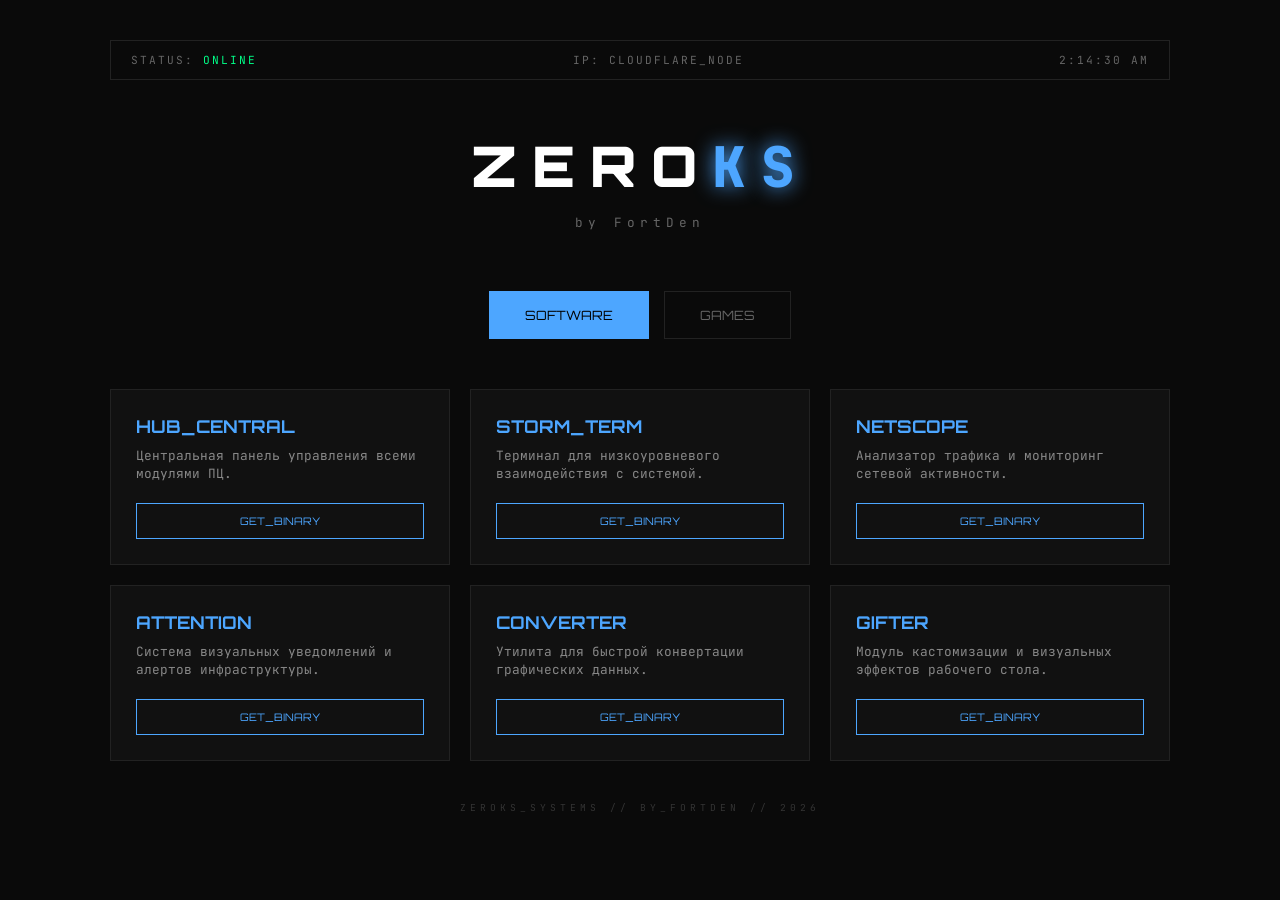
==== commit 57eacc39: "index.html" ====
--- a/index.html
+++ b/index.html
@@ -75,7 +75,7 @@
                 </div>
                 <div class="card-actions">
                     <a href="sector-zero.html" class="btn-action">OPEN_PAGE</a>
-                    <a href="https://www.mediafire.com/file/zvx8f3h1fdh14xy/SECTOR-Zero.exe/file" target="_blank" rel="noopener" class="btn-action btn-primary-action">GET_BINARY (.EXE)</a>
+                    <a href="https://www.mediafire.com/file/44o7nloki10phdy/SECTOR-Zero.exe/file" target="_blank" rel="noopener" class="btn-action btn-primary-action">GET_BINARY (.EXE)</a>
                 </div>
             </div>
         </div>
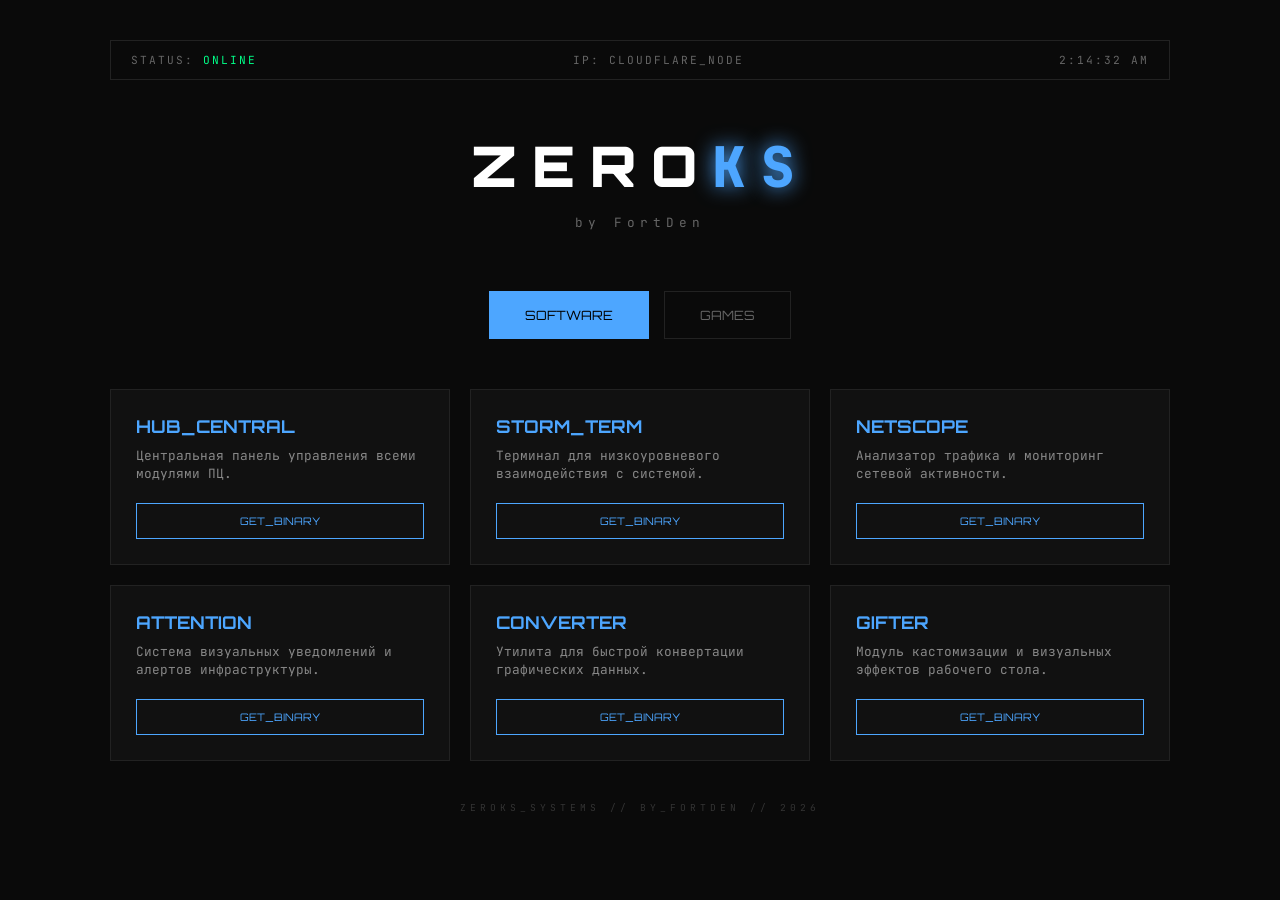
==== commit 557fc1e4: "index.html" ====
--- a/index.html
+++ b/index.html
@@ -75,7 +75,7 @@
                 </div>
                 <div class="card-actions">
                     <a href="sector-zero.html" class="btn-action">OPEN_PAGE</a>
-                    <a href="https://www.mediafire.com/file/44o7nloki10phdy/SECTOR-Zero.exe/file" target="_blank" rel="noopener" class="btn-action btn-primary-action">GET_BINARY (.EXE)</a>
+                    <a href="https://www.mediafire.com/file/4ofwzqksm82j32p/SECTOR-Zero_Setup_v4.2.exe/file" target="_blank" rel="noopener" class="btn-action btn-primary-action">GET_BINARY (.EXE)</a>
                 </div>
             </div>
         </div>
